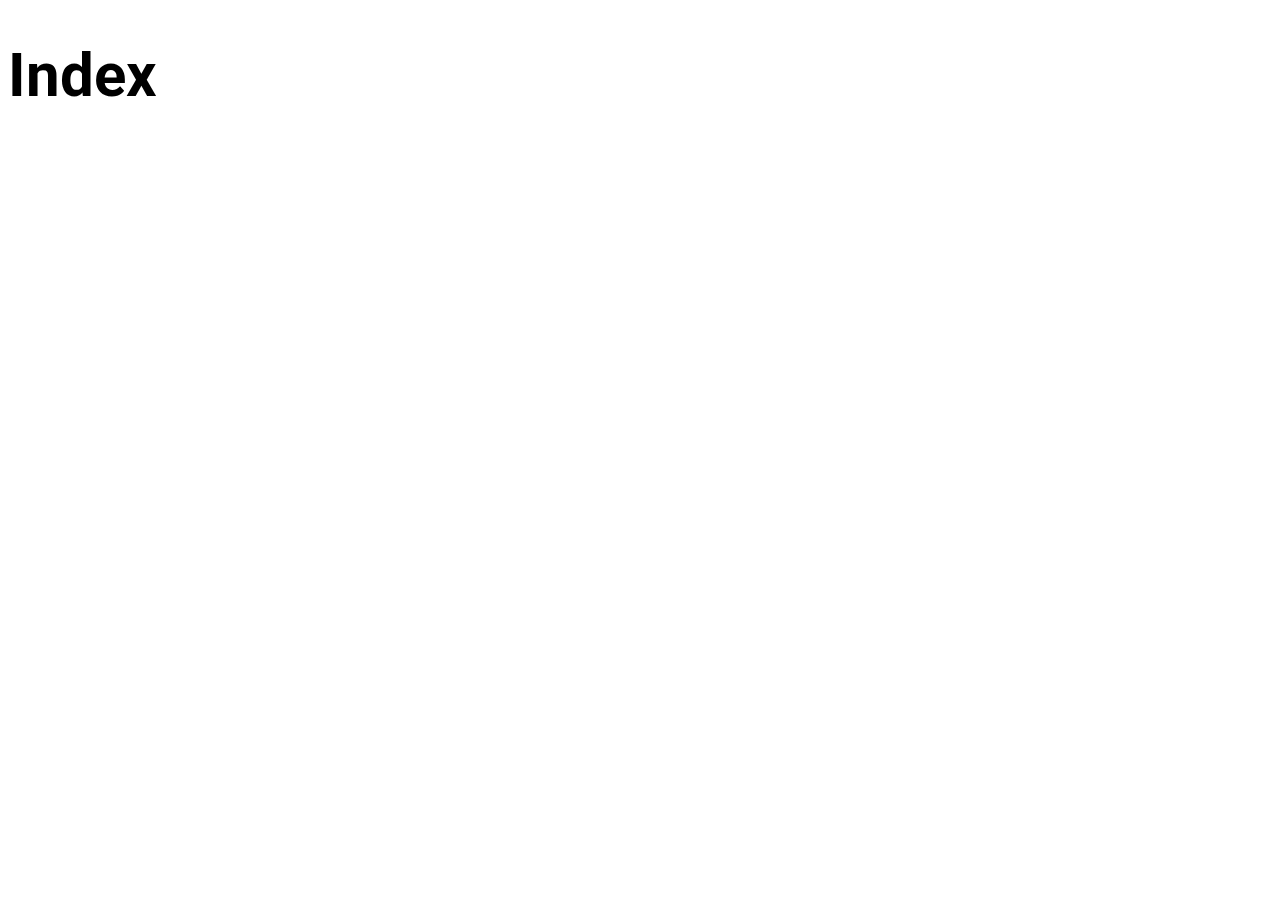
==== index.html @ c6793b17 "Initial commit" ====
<!DOCTYPE html>
<html lang="en">
    <head>
        <meta charset="UTF-8">
        <meta name="viewport" content="width=device-width, initial-scale=1.0">
        <title>Document</title>
        <link rel="stylesheet" href="./styles/main.css">
        <link rel="stylesheet" href="./styles/index.css">
        <script src="./styles/index.js" defer></script>
    </head>
    <body>
        <h1>Index</h1>
    </body>
</html>
---- styles/main.css ----
@import url('_colors.css');
@import url('_fonts.css');
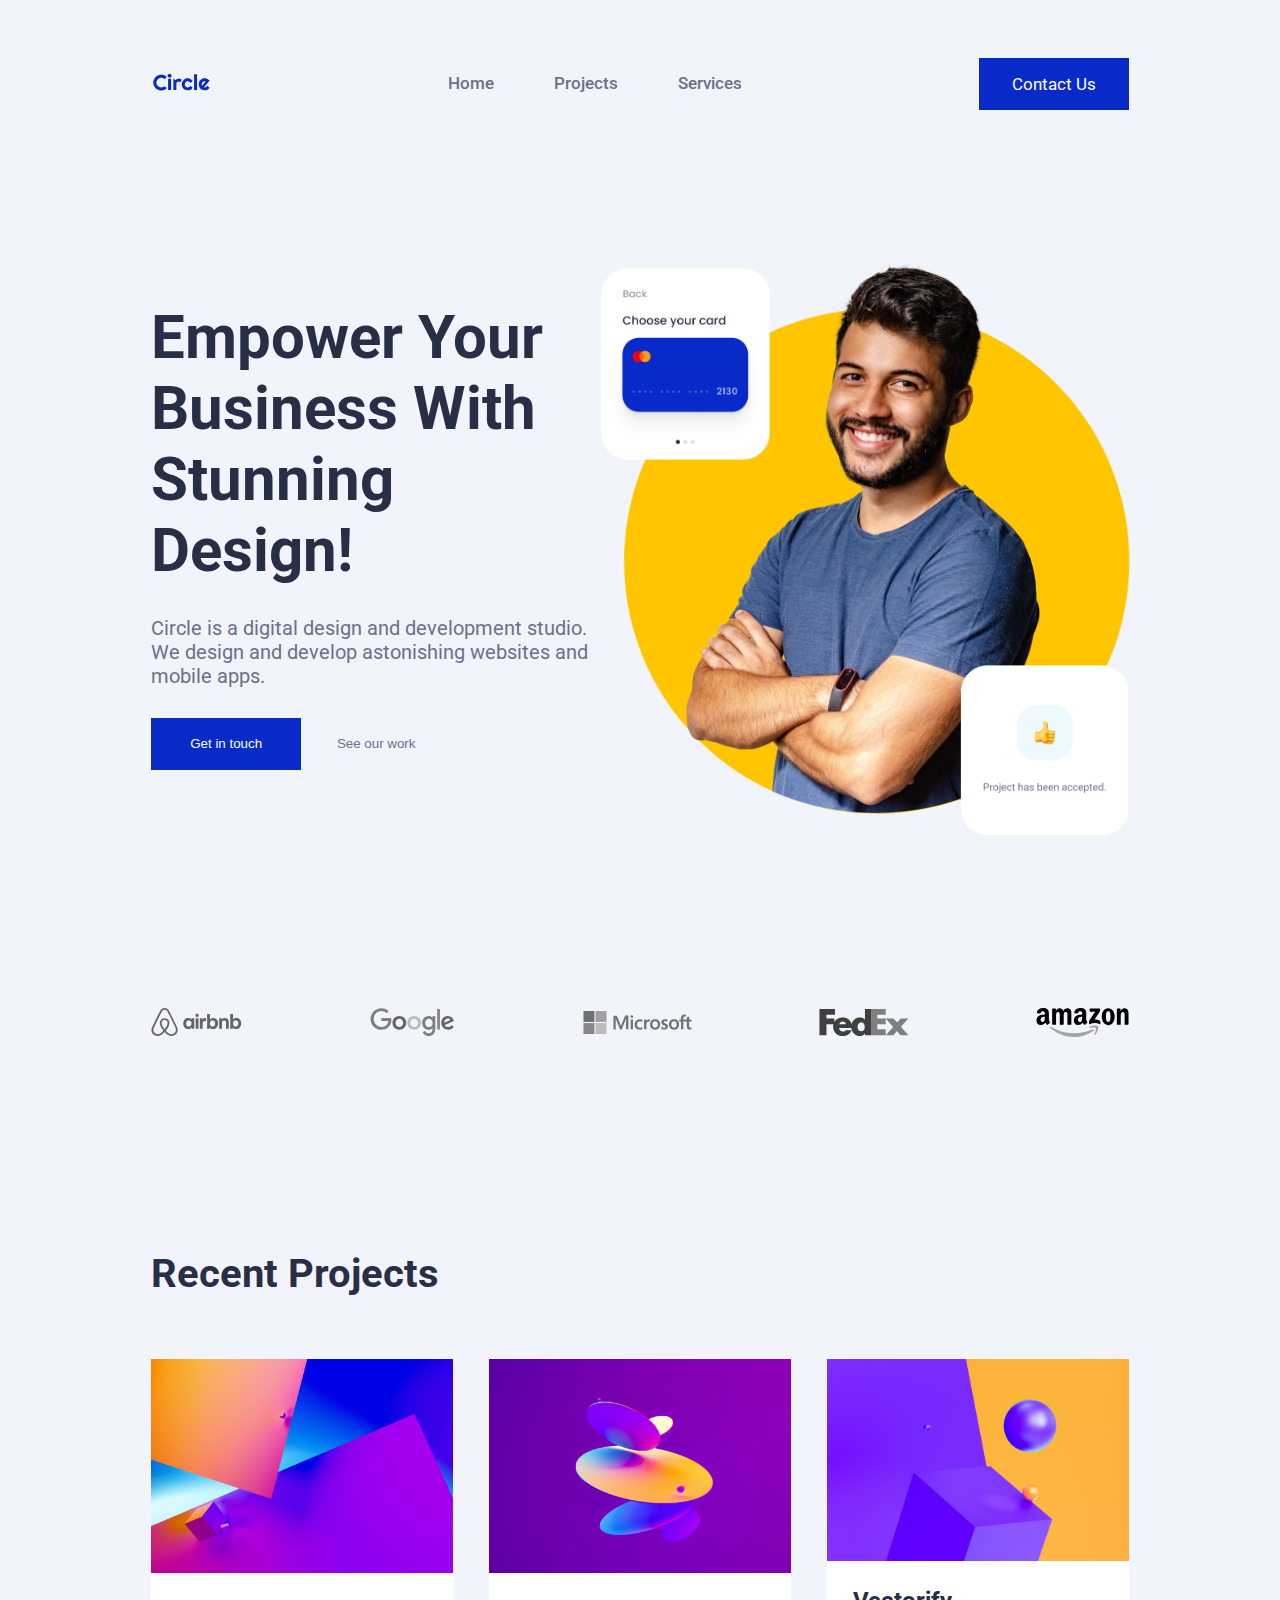
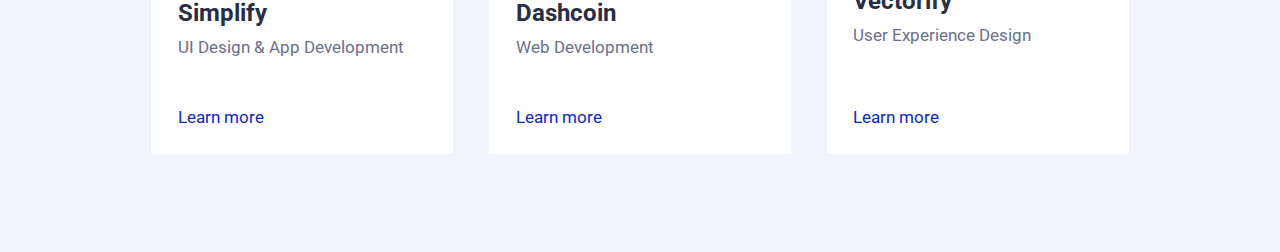
==== commit 0b6ff229: "last commit with index.html as an entrance to the project and updated version of readme" ====
--- a/index.html
+++ b/index.html
@@ -3,12 +3,13 @@
     <head>
         <meta charset="UTF-8">
         <meta name="viewport" content="width=device-width, initial-scale=1.0">
-        <title>Document</title>
         <link rel="stylesheet" href="./styles/main.css">
         <link rel="stylesheet" href="./styles/index.css">
         <script src="./styles/index.js" defer></script>
+        <title>Redirigiendo...</title>
+        <meta http-equiv="refresh" content="0; url=pages/homePage.html">
     </head>
     <body>
-        <h1>Index</h1>
-    </body>
+        <p>Si no eres redirigido automáticamente, haz clic <a href="pages/homePage.html">aquí</a>.</p>
+    </body>  
 </html>